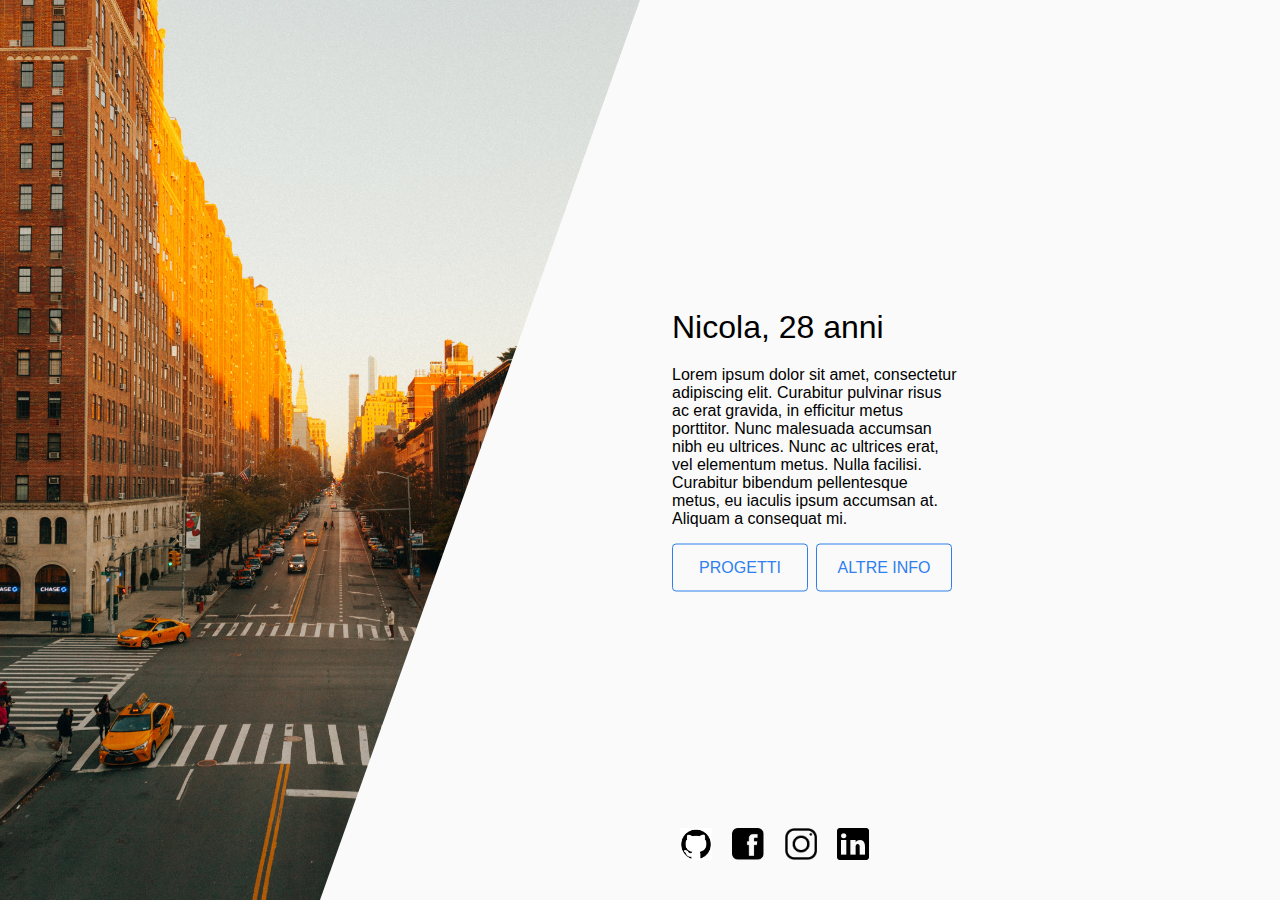
==== index.html @ 5f42a0e3 "first commit" ====
<!DOCTYPE html>
<html lang="IT">
<head>
  <meta charset="UTF-8">
  <title>Nicola Site</title>
  <meta name="viewport" content="width=device-width, initial-scale=1.0">
	<meta name="Author" content="Nicola Pagiaro"/>
  
  <!-- ico -->
  <link rel="icon" href="images/icon.ico" type="image"/>
  
  <!-- css -->
	<link rel="stylesheet" type="text/css" href="css/flexboxgrid.min.css">
	<link rel="stylesheet" type="text/css" href="css/base_style.css">
  <link rel="stylesheet" type="text/css" href="css/main_style.css">
  <link href="https://fonts.googleapis.com/icon?family=Material+Icons"
      rel="stylesheet">
  
  <!-- font -->
  <link href="https://fonts.googleapis.com/css?family=Raleway" rel="stylesheet">
</head>
<body>
  
  <div class="row">
    <!-- immagine sinstra -->
    <div class="col-xs-0 col-md-6 img-full-height">
      <div class="effetto-figo"></div>
    </div>
    
    <!-- testo destra -->
    <div class="col-xs-12 col-md-6 text-full-height">
      
      <!-- main container HOME -->
      <div class="text-container col-xs-12 col-md-8 col-lg-6">
        <h2 class="title-big">Nicola, <span id="anno"></span> anni</h2>
        <p class="description">Lorem ipsum dolor sit amet, consectetur adipiscing elit. Curabitur pulvinar risus ac erat gravida, in efficitur metus porttitor. Nunc malesuada accumsan nibh eu ultrices. Nunc ac ultrices erat, vel elementum metus. Nulla facilisi. Curabitur bibendum pellentesque metus, eu iaculis ipsum accumsan at. Aliquam a consequat mi.</p>
        
        <!-- button container -->
        <div class="row button-container">
          <div class="col-xs-6 pad">
            <button id="btnProgetti">PROGETTI</button>
          </div>
          <div class="col-xs-6 pad">
            <button id="btnInfo">ALTRE INFO</button>
          </div>
        </div>
      </div>
      
      <!-- contenitore delle informazioni -->
      <div class="info-container col-xs-12">
        <a href="#!" id="backLogin">Torna al login</a>
        <h2 class="title-big">Altre info</h2>
        <p class="text-icon-left">Nicola Pagiaro</p>
        <p class="text-icon-left">
          <i class="material-icons">location_on</i> 
          Via Ettore Maiorana, 4, 35020, Due Carrare (PD)
        </p>
      </div>
      
      <!-- contenitore di link ai social -->
      <div class="social-container">
        <a href="https://github.com/nicolapagiaro/" target="_blank">
          <img src="images/github_ico.png" class="social-logo" alt="GitHub">
        </a>
        <a href="https://www.facebook.com/nicola.pagiaro.5" target="_blank">
          <img src="images/fb_ico.png" class="social-logo" alt="Facebook">
        </a>
        <a href="https://www.instagram.com/nicopagg98/" target="_blank">
          <img src="images/insta_ico.png" class="social-logo" alt="Instagram">
        </a>
        <a href="https://it.linkedin.com/in/nicola-pagiaro-1428a214b" target="_blank">
          <img src="images/linkedin.png" class="social-logo" alt="Linkedin">
        </a>
      </div>
    </div>
  </div>
  
  
  <!-- link al javascript -->
  <script src="js/util.js" type="text/javascript"></script>
  <script src="js/main_script.js" type="text/javascript"></script>
</body>
</html>
---- css/flexboxgrid.min.css ----
.container-fluid{margin-right:auto;margin-left:auto;padding-right:2rem;padding-left:2rem}.row{box-sizing:border-box;display:-ms-flexbox;display:-webkit-box;display:flex;-ms-flex:0 1 auto;-webkit-box-flex:0;flex:0 1 auto;-ms-flex-direction:row;-webkit-box-orient:horizontal;-webkit-box-direction:normal;flex-direction:row;-ms-flex-wrap:wrap;flex-wrap:wrap;margin-right:-1rem;margin-left:-1rem}.row.reverse{-ms-flex-direction:row-reverse;-webkit-box-orient:horizontal;-webkit-box-direction:reverse;flex-direction:row-reverse}.col.reverse{-ms-flex-direction:column-reverse;-webkit-box-orient:vertical;-webkit-box-direction:reverse;flex-direction:column-reverse}.col-xs,.col-xs-1,.col-xs-10,.col-xs-11,.col-xs-12,.col-xs-2,.col-xs-3,.col-xs-4,.col-xs-5,.col-xs-6,.col-xs-7,.col-xs-8,.col-xs-9{box-sizing:border-box;-ms-flex:0 0 auto;-webkit-box-flex:0;flex:0 0 auto;padding-right:1rem;padding-left:1rem}.col-xs{-webkit-flex-grow:1;-ms-flex-positive:1;-webkit-box-flex:1;flex-grow:1;-ms-flex-preferred-size:0;flex-basis:0;max-width:100%}.col-xs-1{-ms-flex-preferred-size:8.333%;flex-basis:8.333%;max-width:8.333%}.col-xs-2{-ms-flex-preferred-size:16.667%;flex-basis:16.667%;max-width:16.667%}.col-xs-3{-ms-flex-preferred-size:25%;flex-basis:25%;max-width:25%}.col-xs-4{-ms-flex-preferred-size:33.333%;flex-basis:33.333%;max-width:33.333%}.col-xs-5{-ms-flex-preferred-size:41.667%;flex-basis:41.667%;max-width:41.667%}.col-xs-6{-ms-flex-preferred-size:50%;flex-basis:50%;max-width:50%}.col-xs-7{-ms-flex-preferred-size:58.333%;flex-basis:58.333%;max-width:58.333%}.col-xs-8{-ms-flex-preferred-size:66.667%;flex-basis:66.667%;max-width:66.667%}.col-xs-9{-ms-flex-preferred-size:75%;flex-basis:75%;max-width:75%}.col-xs-10{-ms-flex-preferred-size:83.333%;flex-basis:83.333%;max-width:83.333%}.col-xs-11{-ms-flex-preferred-size:91.667%;flex-basis:91.667%;max-width:91.667%}.col-xs-12{-ms-flex-preferred-size:100%;flex-basis:100%;max-width:100%}.col-xs-offset-1{margin-left:8.333%}.col-xs-offset-2{margin-left:16.667%}.col-xs-offset-3{margin-left:25%}.col-xs-offset-4{margin-left:33.333%}.col-xs-offset-5{margin-left:41.667%}.col-xs-offset-6{margin-left:50%}.col-xs-offset-7{margin-left:58.333%}.col-xs-offset-8{margin-left:66.667%}.col-xs-offset-9{margin-left:75%}.col-xs-offset-10{margin-left:83.333%}.col-xs-offset-11{margin-left:91.667%}.start-xs{-ms-flex-pack:start;-webkit-box-pack:start;justify-content:flex-start;text-align:start}.center-xs{-ms-flex-pack:center;-webkit-box-pack:center;justify-content:center;text-align:center}.end-xs{-ms-flex-pack:end;-webkit-box-pack:end;justify-content:flex-end;text-align:end}.top-xs{-ms-flex-align:start;-webkit-box-align:start;align-items:flex-start}.middle-xs{-ms-flex-align:center;-webkit-box-align:center;align-items:center}.bottom-xs{-ms-flex-align:end;-webkit-box-align:end;align-items:flex-end}.around-xs{-ms-flex-pack:distribute;justify-content:space-around}.between-xs{-ms-flex-pack:justify;-webkit-box-pack:justify;justify-content:space-between}.first-xs{-ms-flex-order:-1;-webkit-box-ordinal-group:0;order:-1}.last-xs{-ms-flex-order:1;-webkit-box-ordinal-group:2;order:1}@media only screen and (min-width:48em){.container{width:46rem}.col-sm,.col-sm-1,.col-sm-10,.col-sm-11,.col-sm-12,.col-sm-2,.col-sm-3,.col-sm-4,.col-sm-5,.col-sm-6,.col-sm-7,.col-sm-8,.col-sm-9{box-sizing:border-box;-ms-flex:0 0 auto;-webkit-box-flex:0;flex:0 0 auto;padding-right:1rem;padding-left:1rem}.col-sm{-webkit-flex-grow:1;-ms-flex-positive:1;-webkit-box-flex:1;flex-grow:1;-ms-flex-preferred-size:0;flex-basis:0;max-width:100%}.col-sm-1{-ms-flex-preferred-size:8.333%;flex-basis:8.333%;max-width:8.333%}.col-sm-2{-ms-flex-preferred-size:16.667%;flex-basis:16.667%;max-width:16.667%}.col-sm-3{-ms-flex-preferred-size:25%;flex-basis:25%;max-width:25%}.col-sm-4{-ms-flex-preferred-size:33.333%;flex-basis:33.333%;max-width:33.333%}.col-sm-5{-ms-flex-preferred-size:41.667%;flex-basis:41.667%;max-width:41.667%}.col-sm-6{-ms-flex-preferred-size:50%;flex-basis:50%;max-width:50%}.col-sm-7{-ms-flex-preferred-size:58.333%;flex-basis:58.333%;max-width:58.333%}.col-sm-8{-ms-flex-preferred-size:66.667%;flex-basis:66.667%;max-width:66.667%}.col-sm-9{-ms-flex-preferred-size:75%;flex-basis:75%;max-width:75%}.col-sm-10{-ms-flex-preferred-size:83.333%;flex-basis:83.333%;max-width:83.333%}.col-sm-11{-ms-flex-preferred-size:91.667%;flex-basis:91.667%;max-width:91.667%}.col-sm-12{-ms-flex-preferred-size:100%;flex-basis:100%;max-width:100%}.col-sm-offset-1{margin-left:8.333%}.col-sm-offset-2{margin-left:16.667%}.col-sm-offset-3{margin-left:25%}.col-sm-offset-4{margin-left:33.333%}.col-sm-offset-5{margin-left:41.667%}.col-sm-offset-6{margin-left:50%}.col-sm-offset-7{margin-left:58.333%}.col-sm-offset-8{margin-left:66.667%}.col-sm-offset-9{margin-left:75%}.col-sm-offset-10{margin-left:83.333%}.col-sm-offset-11{margin-left:91.667%}.start-sm{-ms-flex-pack:start;-webkit-box-pack:start;justify-content:flex-start;text-align:start}.center-sm{-ms-flex-pack:center;-webkit-box-pack:center;justify-content:center;text-align:center}.end-sm{-ms-flex-pack:end;-webkit-box-pack:end;justify-content:flex-end;text-align:end}.top-sm{-ms-flex-align:start;-webkit-box-align:start;align-items:flex-start}.middle-sm{-ms-flex-align:center;-webkit-box-align:center;align-items:center}.bottom-sm{-ms-flex-align:end;-webkit-box-align:end;align-items:flex-end}.around-sm{-ms-flex-pack:distribute;justify-content:space-around}.between-sm{-ms-flex-pack:justify;-webkit-box-pack:justify;justify-content:space-between}.first-sm{-ms-flex-order:-1;-webkit-box-ordinal-group:0;order:-1}.last-sm{-ms-flex-order:1;-webkit-box-ordinal-group:2;order:1}}@media only screen and (min-width:62em){.container{width:61rem}.col-md,.col-md-1,.col-md-10,.col-md-11,.col-md-12,.col-md-2,.col-md-3,.col-md-4,.col-md-5,.col-md-6,.col-md-7,.col-md-8,.col-md-9{box-sizing:border-box;-ms-flex:0 0 auto;-webkit-box-flex:0;flex:0 0 auto;padding-right:1rem;padding-left:1rem}.col-md{-webkit-flex-grow:1;-ms-flex-positive:1;-webkit-box-flex:1;flex-grow:1;-ms-flex-preferred-size:0;flex-basis:0;max-width:100%}.col-md-1{-ms-flex-preferred-size:8.333%;flex-basis:8.333%;max-width:8.333%}.col-md-2{-ms-flex-preferred-size:16.667%;flex-basis:16.667%;max-width:16.667%}.col-md-3{-ms-flex-preferred-size:25%;flex-basis:25%;max-width:25%}.col-md-4{-ms-flex-preferred-size:33.333%;flex-basis:33.333%;max-width:33.333%}.col-md-5{-ms-flex-preferred-size:41.667%;flex-basis:41.667%;max-width:41.667%}.col-md-6{-ms-flex-preferred-size:50%;flex-basis:50%;max-width:50%}.col-md-7{-ms-flex-preferred-size:58.333%;flex-basis:58.333%;max-width:58.333%}.col-md-8{-ms-flex-preferred-size:66.667%;flex-basis:66.667%;max-width:66.667%}.col-md-9{-ms-flex-preferred-size:75%;flex-basis:75%;max-width:75%}.col-md-10{-ms-flex-preferred-size:83.333%;flex-basis:83.333%;max-width:83.333%}.col-md-11{-ms-flex-preferred-size:91.667%;flex-basis:91.667%;max-width:91.667%}.col-md-12{-ms-flex-preferred-size:100%;flex-basis:100%;max-width:100%}.col-md-offset-1{margin-left:8.333%}.col-md-offset-2{margin-left:16.667%}.col-md-offset-3{margin-left:25%}.col-md-offset-4{margin-left:33.333%}.col-md-offset-5{margin-left:41.667%}.col-md-offset-6{margin-left:50%}.col-md-offset-7{margin-left:58.333%}.col-md-offset-8{margin-left:66.667%}.col-md-offset-9{margin-left:75%}.col-md-offset-10{margin-left:83.333%}.col-md-offset-11{margin-left:91.667%}.start-md{-ms-flex-pack:start;-webkit-box-pack:start;justify-content:flex-start;text-align:start}.center-md{-ms-flex-pack:center;-webkit-box-pack:center;justify-content:center;text-align:center}.end-md{-ms-flex-pack:end;-webkit-box-pack:end;justify-content:flex-end;text-align:end}.top-md{-ms-flex-align:start;-webkit-box-align:start;align-items:flex-start}.middle-md{-ms-flex-align:center;-webkit-box-align:center;align-items:center}.bottom-md{-ms-flex-align:end;-webkit-box-align:end;align-items:flex-end}.around-md{-ms-flex-pack:distribute;justify-content:space-around}.between-md{-ms-flex-pack:justify;-webkit-box-pack:justify;justify-content:space-between}.first-md{-ms-flex-order:-1;-webkit-box-ordinal-group:0;order:-1}.last-md{-ms-flex-order:1;-webkit-box-ordinal-group:2;order:1}}@media only screen and (min-width:75em){.container{width:71rem}.col-lg,.col-lg-1,.col-lg-10,.col-lg-11,.col-lg-12,.col-lg-2,.col-lg-3,.col-lg-4,.col-lg-5,.col-lg-6,.col-lg-7,.col-lg-8,.col-lg-9{box-sizing:border-box;-ms-flex:0 0 auto;-webkit-box-flex:0;flex:0 0 auto;padding-right:1rem;padding-left:1rem}.col-lg{-webkit-flex-grow:1;-ms-flex-positive:1;-webkit-box-flex:1;flex-grow:1;-ms-flex-preferred-size:0;flex-basis:0;max-width:100%}.col-lg-1{-ms-flex-preferred-size:8.333%;flex-basis:8.333%;max-width:8.333%}.col-lg-2{-ms-flex-preferred-size:16.667%;flex-basis:16.667%;max-width:16.667%}.col-lg-3{-ms-flex-preferred-size:25%;flex-basis:25%;max-width:25%}.col-lg-4{-ms-flex-preferred-size:33.333%;flex-basis:33.333%;max-width:33.333%}.col-lg-5{-ms-flex-preferred-size:41.667%;flex-basis:41.667%;max-width:41.667%}.col-lg-6{-ms-flex-preferred-size:50%;flex-basis:50%;max-width:50%}.col-lg-7{-ms-flex-preferred-size:58.333%;flex-basis:58.333%;max-width:58.333%}.col-lg-8{-ms-flex-preferred-size:66.667%;flex-basis:66.667%;max-width:66.667%}.col-lg-9{-ms-flex-preferred-size:75%;flex-basis:75%;max-width:75%}.col-lg-10{-ms-flex-preferred-size:83.333%;flex-basis:83.333%;max-width:83.333%}.col-lg-11{-ms-flex-preferred-size:91.667%;flex-basis:91.667%;max-width:91.667%}.col-lg-12{-ms-flex-preferred-size:100%;flex-basis:100%;max-width:100%}.col-lg-offset-1{margin-left:8.333%}.col-lg-offset-2{margin-left:16.667%}.col-lg-offset-3{margin-left:25%}.col-lg-offset-4{margin-left:33.333%}.col-lg-offset-5{margin-left:41.667%}.col-lg-offset-6{margin-left:50%}.col-lg-offset-7{margin-left:58.333%}.col-lg-offset-8{margin-left:66.667%}.col-lg-offset-9{margin-left:75%}.col-lg-offset-10{margin-left:83.333%}.col-lg-offset-11{margin-left:91.667%}.start-lg{-ms-flex-pack:start;-webkit-box-pack:start;justify-content:flex-start;text-align:start}.center-lg{-ms-flex-pack:center;-webkit-box-pack:center;justify-content:center;text-align:center}.end-lg{-ms-flex-pack:end;-webkit-box-pack:end;justify-content:flex-end;text-align:end}.top-lg{-ms-flex-align:start;-webkit-box-align:start;align-items:flex-start}.middle-lg{-ms-flex-align:center;-webkit-box-align:center;align-items:center}.bottom-lg{-ms-flex-align:end;-webkit-box-align:end;align-items:flex-end}.around-lg{-ms-flex-pack:distribute;justify-content:space-around}.between-lg{-ms-flex-pack:justify;-webkit-box-pack:justify;justify-content:space-between}.first-lg{-ms-flex-order:-1;-webkit-box-ordinal-group:0;order:-1}.last-lg{-ms-flex-order:1;-webkit-box-ordinal-group:2;order:1}}
---- css/base_style.css ----
@font-face {
    font-family: ProductSans;
    src: url('../fonts/Product Sans Reular.ttf');
}

html, body {
  font-family: ProductSans, sans-serif;
}

a {
  text-decoration: none;
  color: #2F80ED;
  display: inline-block;
}
---- css/main_style.css ----
html, body, .row{
  margin: 0;
  padding: 0;
}

/* immagine di sinistra */
.img-full-height {
  height: 100vh;
  position: relative;
  background-image: url('../images/background.jpg');
  background-repeat: no-repeat;
  background-size: cover;
  background-position: center;
}

.effetto-figo {
  background-color: #fafafa;
  position: absolute;
  width: 50%;
  height: 100%;
  right: 0;
  transition: 0.3s all ease;
  clip-path: polygon(100% 100%, 100% 0%, 0% 100%, 100% 100%);
}

.nascondi-effetto-figo {
  transition: 0.3s all ease;
  width: 100%;
  clip-path: none;
}

/* FINE immagine di sinistra */


/* sezione di destra */
.text-full-height {
  height: 100vh;
  background-color: #fafafa;
  position: relative;
}

.social-container {
  opacity: 0;
  position: absolute;
  bottom: 24px;
  height: 48px;
  line-height: 48px;
  margin-left: 16px;
}

.social-logo {
  height: 32px;
  width: 32px;
  margin-left: 8px;
  margin-right: 8px;
}

.text-container {
  position: absolute;
  top: 50%;
  transform: translate(0%,-50%);
  opacity: 0;
}

.title-big {
  margin: 0;
  font-size: 32px;
  font-weight: normal;
}

.description {
  margin-top: 20px;
  font-size: 16px;
}

.pad {
  padding: 0;
  padding-right: 8px;
}

.button-container {
  margin-top: 16px;
}

button {
  width: 100%;
  height: 48px;
  outline: none;
  border: 1px solid #2F80ED;
  color: #2F80ED;
  background-color: rgba(0,0,0,0);
  box-shadow: none;
  font-size: 16px;
  border-radius: 4px;
  position: relative;
  cursor: pointer;
  overflow: hidden;
}

button:after {
  position: absolute;
  transition: .3s;
  content: '';
  width: 0;
  right: 0%;
  bottom: 0;
  background-color: #2F80ED;
  height: 125%;
  right: -10%;
  -webkit-transform: skewX(-30deg);
          transform: skewX(-30deg);
  z-index: -1;
}

button:hover {
  color: #fff;
}

button:hover:after {
  width: 130%;
  right: -15%;
}

.info-container {
  height: 100vh;
  display: none;
  opacity: 0;
  padding-top: 24px;
}

.info-container .title-big {
  margin-top: 8px;
}

.text-icon-left {
  margin: 0;
  font-size: 16px;
  height: 48px;
  line-height: 48px;
}

.material-icons {
  color: rgba(0,0,0.54);
}
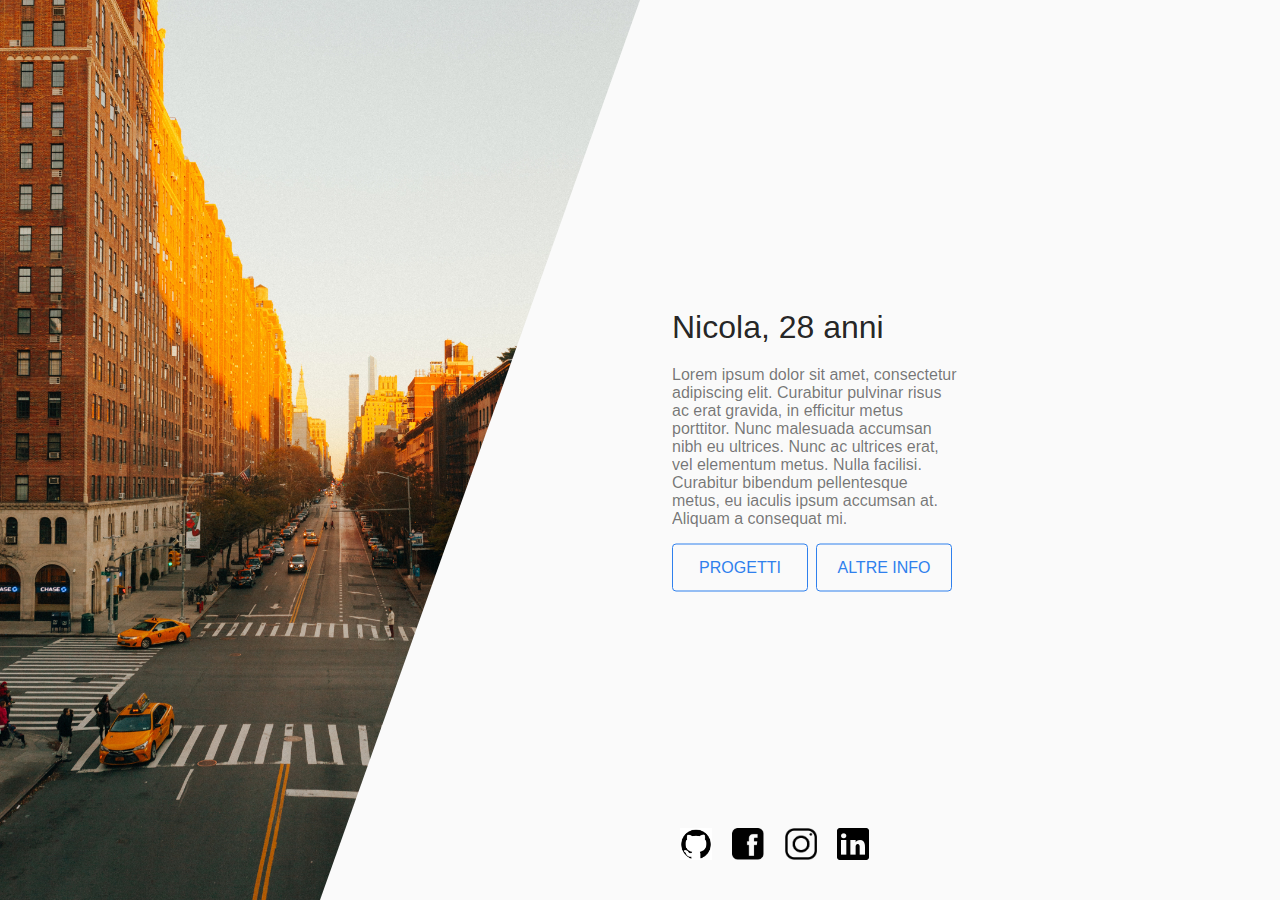
==== commit a9b932d4: "andato avanti" ====
--- a/index.html
+++ b/index.html
@@ -10,11 +10,11 @@
   <link rel="icon" href="images/icon.ico" type="image"/>
   
   <!-- css -->
-	<link rel="stylesheet" type="text/css" href="css/flexboxgrid.min.css">
+  <link href="https://fonts.googleapis.com/icon?family=Material+Icons"
+      rel="stylesheet">
+  <link rel="stylesheet" type="text/css" href="css/flexboxgrid.min.css">
 	<link rel="stylesheet" type="text/css" href="css/base_style.css">
   <link rel="stylesheet" type="text/css" href="css/main_style.css">
-  <link href="https://fonts.googleapis.com/icon?family=Material+Icons"
-      rel="stylesheet">
   
   <!-- font -->
   <link href="https://fonts.googleapis.com/css?family=Raleway" rel="stylesheet">
@@ -48,13 +48,46 @@
       
       <!-- contenitore delle informazioni -->
       <div class="info-container col-xs-12">
-        <a href="#!" id="backLogin">Torna al login</a>
+        <a href="#!" id="backLogin">Torna alla home</a>
         <h2 class="title-big">Altre info</h2>
-        <p class="text-icon-left">Nicola Pagiaro</p>
-        <p class="text-icon-left">
-          <i class="material-icons">location_on</i> 
-          Via Ettore Maiorana, 4, 35020, Due Carrare (PD)
-        </p>
+        
+        <!-- info generali -->
+        <div class="text-icon-left">
+          <i class="material-icons ic-grey">
+            person</i> 
+         <span>Nicola Pagiaro</span> 
+        </div>
+        <div class="text-icon-left">
+          <i class="material-icons ic-grey">
+            location_on</i> 
+         <span>via E.Maiorana, Due Carrare, PD</span> 
+        </div>
+        <div class="text-icon-left">
+          <i class="material-icons ic-grey">
+            email</i> 
+         <span>pagiaro@gmail.com</span> 
+        </div>
+        
+        <!-- formazione -->
+        <div class="section">
+          <h3 class="title-med">Formazione</h3>
+          <a href="https://www.tecnicosuperiorekennedy.it/" target="_blank" class="list-item-link">
+            <div class="two-item-list">
+              <div class="list-content">
+                <p class="first-line">ITS Kennedy di Pordenone (PD)</p>
+                <p class="second-line">Dal 2018 al 2020</p>
+              </div>
+            </div>
+          </a>
+          <a href="https://www.itiseveripadova.gov.it/" target="_blank" class="list-item-link">
+            <div class="two-item-list">
+              <div class="list-content">
+                <p class="first-line">ITI Francesco Severi (PD)</p>
+                <p class="second-line">Dal 2013 al 2018</p>
+              </div>
+            </div>
+          </a>
+        </div>
       </div>
       
       <!-- contenitore di link ai social -->
--- a/css/main_style.css
+++ b/css/main_style.css
@@ -62,15 +62,30 @@
   opacity: 0;
 }
 
+.section {
+  margin-top: 32px;
+}
+
 .title-big {
   margin: 0;
   font-size: 32px;
   font-weight: normal;
+  margin-bottom: 16px;
+  color: rgba(0,0,0,0.87);
+}
+
+.title-med {
+  margin: 0;
+  font-size: 24px;
+  font-weight: normal;
+  margin-bottom: 16px;
+  color: rgba(0,0,0,0.87);
 }
 
 .description {
   margin-top: 20px;
   font-size: 16px;
+  color: rgba(0,0,0,0.54);
 }
 
 .pad {
@@ -122,10 +137,11 @@
 }
 
 .info-container {
-  height: 100vh;
+  position: relative;
+  top: 50%;
+  transform: translate(0%,-50%);
   display: none;
   opacity: 0;
-  padding-top: 24px;
 }
 
 .info-container .title-big {
@@ -133,12 +149,56 @@
 }
 
 .text-icon-left {
-  margin: 0;
-  font-size: 16px;
-  height: 48px;
-  line-height: 48px;
-}
-
-.material-icons {
-  color: rgba(0,0,0.54);
+  position: relative;
+  height: 32px;
+}
+
+.text-icon-left span {
+  position: absolute;
+  font-size: 16px;
+  line-height: 32px;
+  margin-left: 8px;
+  color: rgba(0,0,0,0.87);
+  max-height: 32px;
+}
+
+.material-icons.ic-grey { 
+  line-height: 32px;
+  color: rgba(0, 0, 0, 0.54);
+}
+
+.two-item-list {
+  transition: 0.3s all ease;
+  height: 72px;
+  position: relative;
+}
+
+.two-item-list:hover {
+  background-color: rgba(0,0,0,0.08);
+}
+
+.list-content {
+  position: absolute;
+  top: 50%;
+  transform: translate(0%,-50%);
+}
+
+.list-item-link {
+  color: black;
+  display: block;
+}
+
+.two-item-list p{
+  margin: 0;
+}
+
+.two-item-list .first-line {
+  font-size: 16px;
+  color: rgba(0,0,0,0.87);
+}
+
+.two-item-list .second-line {
+  margin-top: 4px;
+  font-size: 14px;
+  color: rgba(0,0,0,0.54);
 }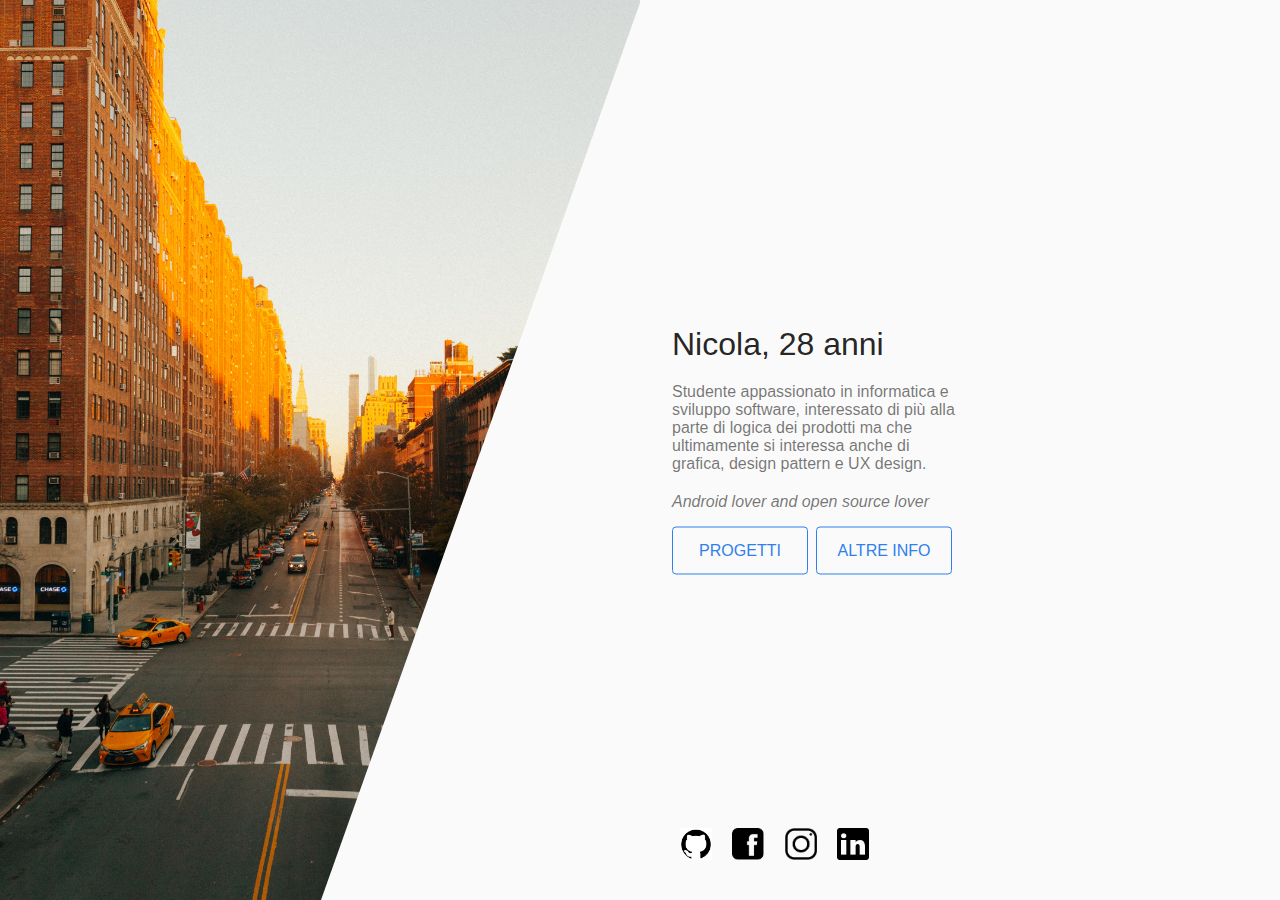
==== commit 0296896d: "Messo apposto un po di cose" ====
--- a/index.html
+++ b/index.html
@@ -2,39 +2,44 @@
 <html lang="IT">
 <head>
   <meta charset="UTF-8">
-  <title>Nicola Site</title>
+  <title>About me</title>
   <meta name="viewport" content="width=device-width, initial-scale=1.0">
 	<meta name="Author" content="Nicola Pagiaro"/>
-  
+
   <!-- ico -->
   <link rel="icon" href="images/icon.ico" type="image"/>
-  
+
+  <link href="https://fonts.googleapis.com/icon?family=Material+Icons" rel="stylesheet">
+
   <!-- css -->
-  <link href="https://fonts.googleapis.com/icon?family=Material+Icons"
-      rel="stylesheet">
   <link rel="stylesheet" type="text/css" href="css/flexboxgrid.min.css">
 	<link rel="stylesheet" type="text/css" href="css/base_style.css">
   <link rel="stylesheet" type="text/css" href="css/main_style.css">
-  
-  <!-- font -->
-  <link href="https://fonts.googleapis.com/css?family=Raleway" rel="stylesheet">
 </head>
 <body>
-  
+
   <div class="row">
     <!-- immagine sinstra -->
-    <div class="col-xs-0 col-md-6 img-full-height">
+    <div class="col-xs-0 col-md-6 img-full-height load-image"
+         data-image="images/background.jpg">
       <div class="effetto-figo"></div>
     </div>
-    
+
     <!-- testo destra -->
     <div class="col-xs-12 col-md-6 text-full-height">
-      
+
       <!-- main container HOME -->
       <div class="text-container col-xs-12 col-md-8 col-lg-6">
         <h2 class="title-big">Nicola, <span id="anno"></span> anni</h2>
-        <p class="description">Lorem ipsum dolor sit amet, consectetur adipiscing elit. Curabitur pulvinar risus ac erat gravida, in efficitur metus porttitor. Nunc malesuada accumsan nibh eu ultrices. Nunc ac ultrices erat, vel elementum metus. Nulla facilisi. Curabitur bibendum pellentesque metus, eu iaculis ipsum accumsan at. Aliquam a consequat mi.</p>
-        
+        <p class="description">
+          Studente appassionato in informatica e sviluppo software, interessato di pi&ugrave;
+          alla parte di logica dei prodotti ma che ultimamente si interessa anche di grafica, design pattern e UX design.
+        </p>
+
+        <p class="description">
+          <i>Android lover and open source lover</i>
+        </p>
+
         <!-- button container -->
         <div class="row button-container">
           <div class="col-xs-6 pad">
@@ -45,29 +50,29 @@
           </div>
         </div>
       </div>
-      
+
       <!-- contenitore delle informazioni -->
       <div class="info-container col-xs-12">
-        <a href="#!" id="backLogin">Torna alla home</a>
+        <a href="#!" id="backLogin">Indietro</a>
         <h2 class="title-big">Altre info</h2>
-        
+
         <!-- info generali -->
         <div class="text-icon-left">
           <i class="material-icons ic-grey">
-            person</i> 
-         <span>Nicola Pagiaro</span> 
+            person</i>
+         <span>Nicola Pagiaro</span>
         </div>
         <div class="text-icon-left">
           <i class="material-icons ic-grey">
-            location_on</i> 
-         <span>via E.Maiorana, Due Carrare, PD</span> 
+            location_on</i>
+         <span>Due Carrare, Padova, Italy</span>
         </div>
         <div class="text-icon-left">
           <i class="material-icons ic-grey">
-            email</i> 
-         <span>pagiaro@gmail.com</span> 
+            email</i>
+         <span>pagiaro@gmail.com</span>
         </div>
-        
+
         <!-- formazione -->
         <div class="section">
           <h3 class="title-med">Formazione</h3>
@@ -75,7 +80,7 @@
             <div class="two-item-list">
               <div class="list-content">
                 <p class="first-line">ITS Kennedy di Pordenone (PD)</p>
-                <p class="second-line">Dal 2018 al 2020</p>
+                <p class="second-line">Dal 2018 (in corso)</p>
               </div>
             </div>
           </a>
@@ -89,7 +94,7 @@
           </a>
         </div>
       </div>
-      
+
       <!-- contenitore di link ai social -->
       <div class="social-container">
         <a href="https://github.com/nicolapagiaro/" target="_blank">
@@ -107,10 +112,11 @@
       </div>
     </div>
   </div>
-  
-  
+
+
   <!-- link al javascript -->
   <script src="js/util.js" type="text/javascript"></script>
+  <script src="js/loadImage.js" type="text/javascript"></script>
   <script src="js/main_script.js" type="text/javascript"></script>
 </body>
 </html>
--- a/css/base_style.css
+++ b/css/base_style.css
@@ -1,14 +1,21 @@
 @font-face {
     font-family: ProductSans;
-    src: url('../fonts/Product Sans Reular.ttf');
+    src: url('../fonts/ProductSansReular.ttf');
 }
 
 html, body {
-  font-family: ProductSans, sans-serif;
+  font-family: 'ProductSans', sans-serif;
 }
 
 a {
   text-decoration: none;
   color: #2F80ED;
   display: inline-block;
+}
+
+.load-image {
+  background-image: url('/images/loading-1.gif');
+  background-repeat: no-repeat;
+  background-size: cover;
+  background-position: center;
 }--- a/css/main_style.css
+++ b/css/main_style.css
@@ -1,16 +1,14 @@
 html, body, .row{
   margin: 0;
   padding: 0;
+  background-color: #fafafa;
 }
 
 /* immagine di sinistra */
 .img-full-height {
   height: 100vh;
   position: relative;
-  background-image: url('../images/background.jpg');
-  background-repeat: no-repeat;
-  background-size: cover;
-  background-position: center;
+  background-color: #fafafa;
 }
 
 .effetto-figo {
@@ -18,12 +16,13 @@
   position: absolute;
   width: 50%;
   height: 100%;
-  right: 0;
+  right: -1px;
   transition: 0.3s all ease;
   clip-path: polygon(100% 100%, 100% 0%, 0% 100%, 100% 100%);
 }
 
 .nascondi-effetto-figo {
+  background-color: #fafafa;
   transition: 0.3s all ease;
   width: 100%;
   clip-path: none;
@@ -110,18 +109,18 @@
   position: relative;
   cursor: pointer;
   overflow: hidden;
+  z-index: 2;
 }
 
 button:after {
   position: absolute;
-  transition: .3s;
+  transition: .4s all ease;
   content: '';
   width: 0;
-  right: 0%;
   bottom: 0;
   background-color: #2F80ED;
-  height: 125%;
-  right: -10%;
+  height: 120%;
+  right: -15%;
   -webkit-transform: skewX(-30deg);
           transform: skewX(-30deg);
   z-index: -1;
@@ -132,8 +131,8 @@
 }
 
 button:hover:after {
-  width: 130%;
-  right: -15%;
+  width: 150%;
+  right: -20%;
 }
 
 .info-container {
@@ -162,7 +161,7 @@
   max-height: 32px;
 }
 
-.material-icons.ic-grey { 
+.material-icons.ic-grey {
   line-height: 32px;
   color: rgba(0, 0, 0, 0.54);
 }
@@ -201,4 +200,4 @@
   margin-top: 4px;
   font-size: 14px;
   color: rgba(0,0,0,0.54);
-}+}
